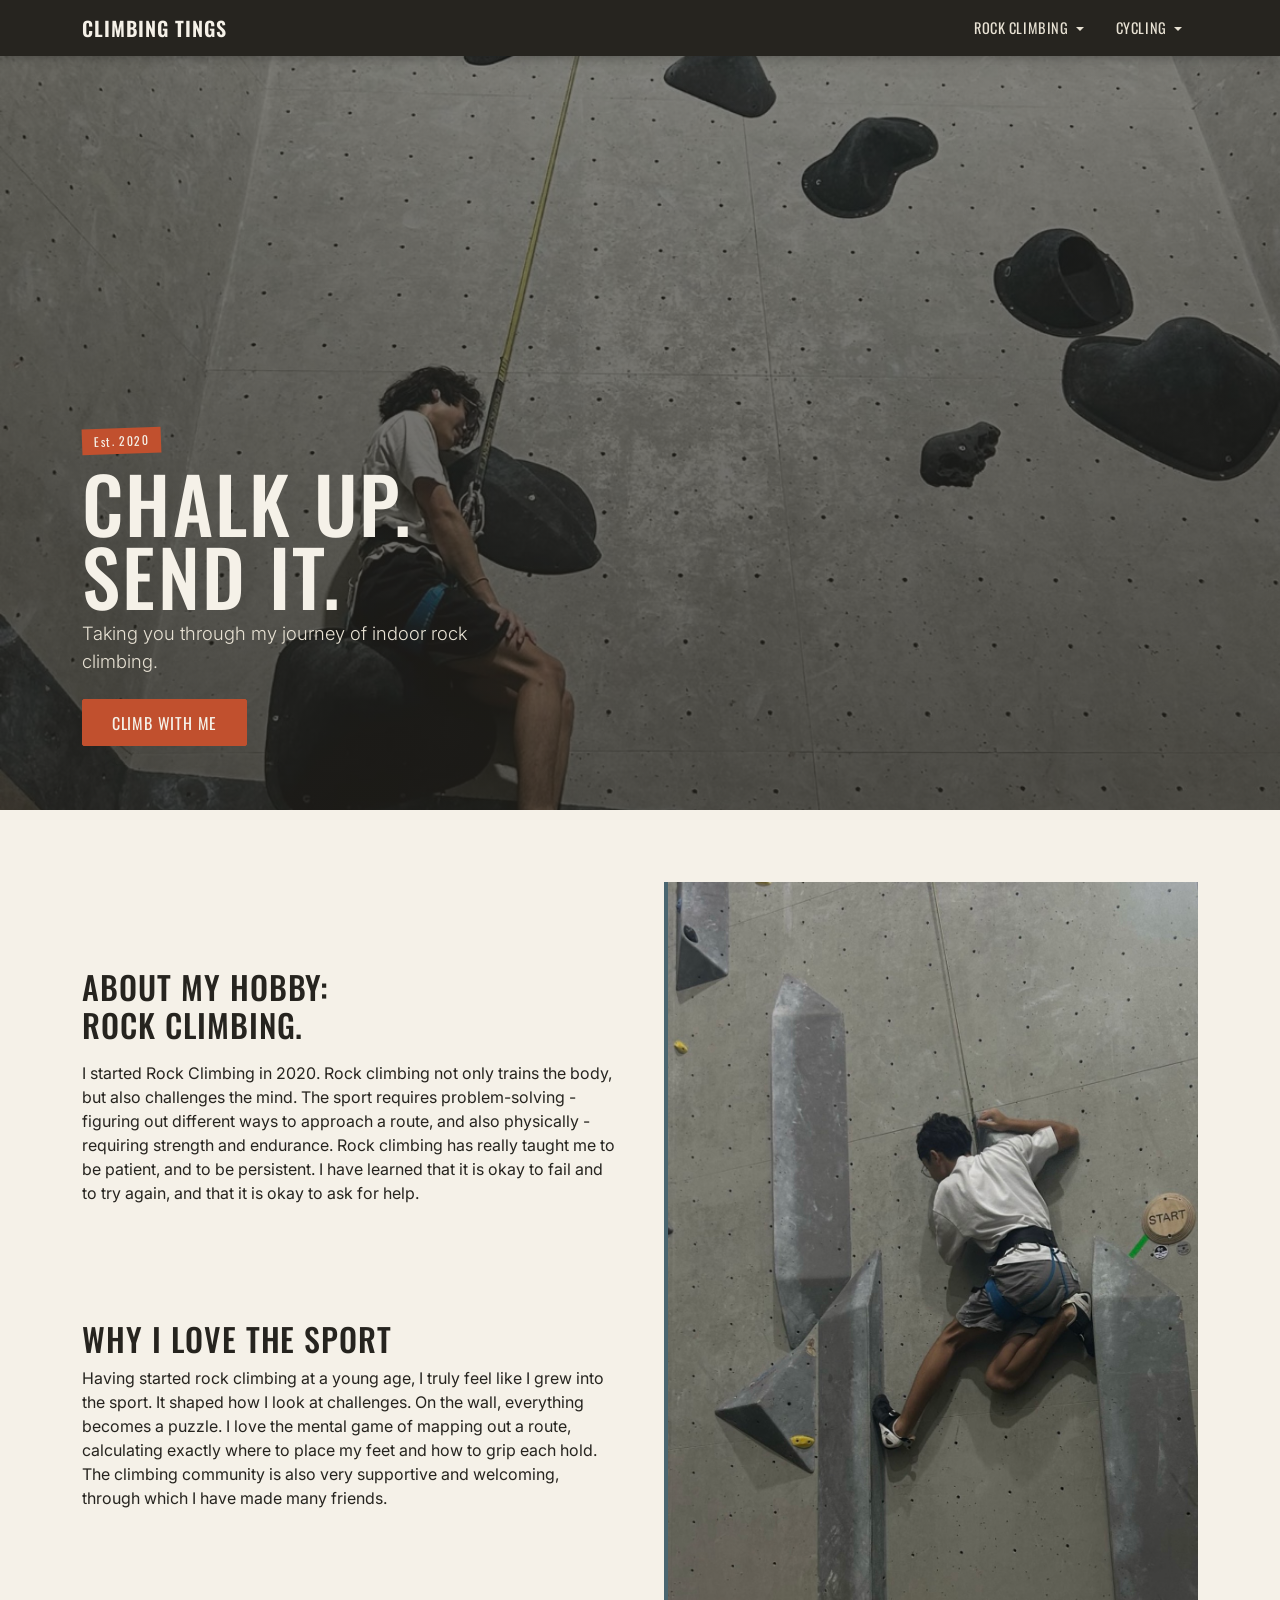
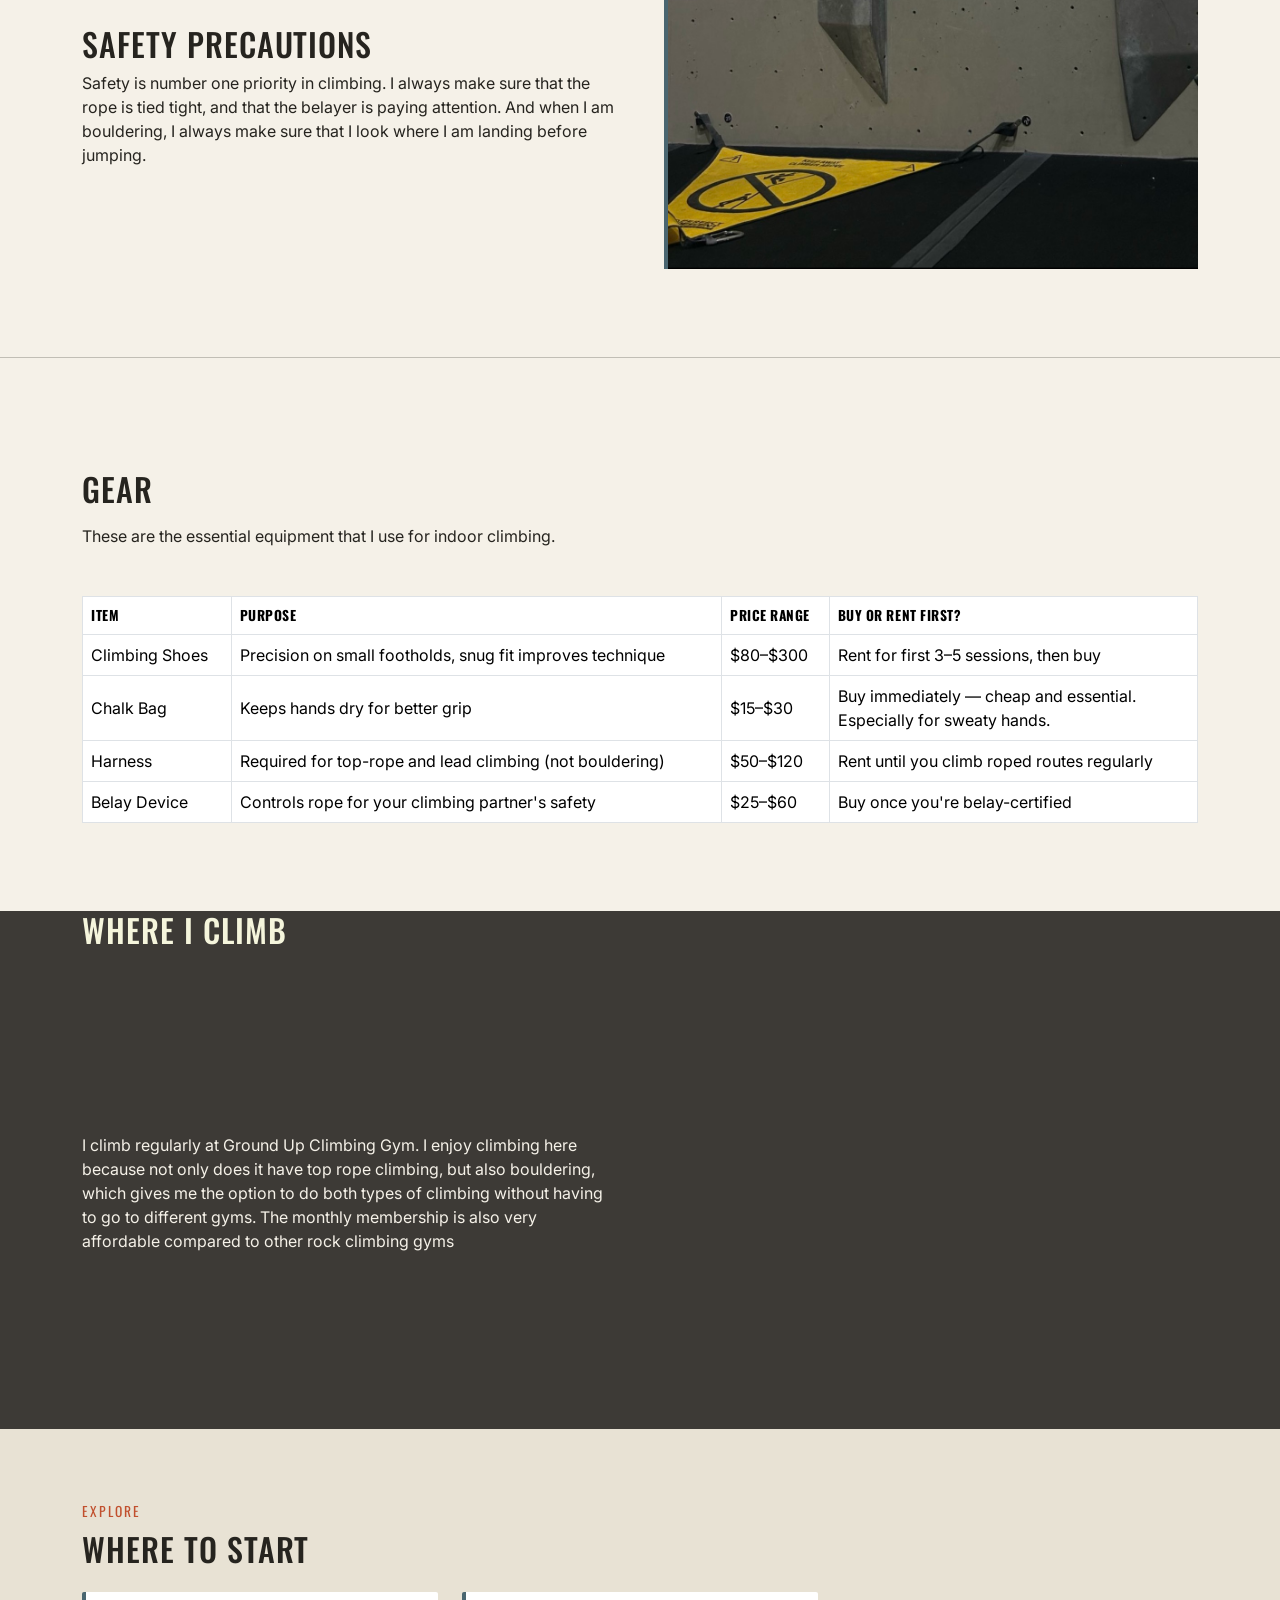
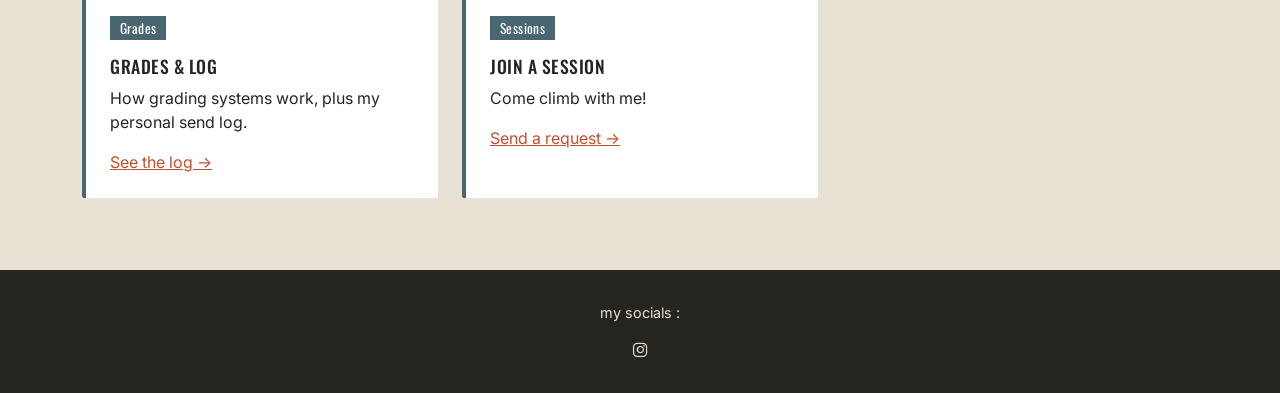
==== climb-site/climb-site/index.html @ 64840985 "int commit" ====
<!DOCTYPE html>
<html lang="en">
<head>
  <meta charset="UTF-8" />
  <meta name="viewport" content="width=device-width, initial-scale=1.0" />
  <title>Hobby tings | </title>

  
  <link href="https://cdn.jsdelivr.net/npm/bootstrap@5.3.3/dist/css/bootstrap.min.css" rel="stylesheet">
  <link href="https://fonts.googleapis.com/css2?family=Oswald:wght@500;600;700&family=Inter:wght@400;500&display=swap" rel="stylesheet">
  <link rel="stylesheet" href="css/style.css">
  <link rel="stylesheet" href="https://cdn.jsdelivr.net/npm/bootstrap-icons@1.11.3/font/bootstrap-icons.css">
</head>
<body>

  <nav class="navbar navbar-expand-lg navbar-climb fixed-top">
    <div class="container">
      <a class="navbar-brand" href="index.html">Climbing tings</a>
      <button class="navbar-toggler" type="button" data-bs-toggle="collapse" data-bs-target="#navMain">
        <span class="navbar-toggler-icon"></span>
      </button>
      <div class="collapse navbar-collapse" id="navMain">
        <ul class="navbar-nav ms-auto">
           <li class="nav-item dropdown">
    <a class="nav-link dropdown-toggle" href="#" role="button" data-bs-toggle="dropdown" aria-expanded="false">
      Rock Climbing
    </a>
    <ul class="dropdown-menu">
      <li><a class="dropdown-item" href="index.html">Home</a></li>
      <li><a class="dropdown-item" href="log.html">Grades &amp; Log</a></li>
      <li><a class="dropdown-item" href="join.html">Join a Session</a></li>
    </ul>
  </li>

  
  <li class="nav-item dropdown">
    <a class="nav-link dropdown-toggle" href="#" role="button" data-bs-toggle="dropdown" aria-expanded="false">
      Cycling
    </a>
    <ul class="dropdown-menu">
      <li><a class="dropdown-item" href="cycling-home.html">Home</a></li>
      <li><a class="dropdown-item" href="cycling-page2.html">Page 2</a></li>
    </ul>
  </li>
    </ul>
  </li>

        </ul>
      </div>
    </div>
  </nav>

  <header class="hero">
    <div class="container">
      <span class="grade-tape">Est. 2020</span>
      <h1>Chalk up.<br>Send it.</h1>
      <p class="lead">
        Taking you through my journey of indoor rock climbing.
      </p>
      <a href="join.html" class="btn btn-rope mt-2">Climb with me</a>
    </div>
  </header>

  <section class="section">
    <div class="container">
      <div class="row align-items-center g-5">
        <div class="col-lg-6">
          <h2 class="mb-3"> About My Hobby: <br> Rock Climbing.</h2>
          <p class="mb-3">
          I started Rock Climbing in 2020. Rock climbing not only trains the body,
           but also challenges the mind. The sport requires problem-solving - 
           figuring out different ways to approach a route, and also physically - 
           requiring strength and endurance. Rock climbing has really taught me to be patient,
           and to be persistent. I have learned that it is okay to fail and to try again, and
           that it is okay to ask for help.
          </p>
          <h2  style="padding-top: 67px;" class="mt-5">Why I love the sport</h2>
          <p>
            Having started rock climbing at a young age, I truly feel like I grew into the sport.
            It shaped how I look at challenges. On the wall, everything becomes a puzzle.
            I love the mental game of mapping out a route, calculating exactly where to place my feet and how to grip each hold. 
            The climbing community is also very supportive and welcoming, through which I have made many friends.
          </p>
          <h2  style="padding-top: 67px;" class="mt-5">Safety precautions</h2>
          <p>
            Safety is number one priority in climbing. I always make sure that the rope is tied tight, and that the belayer is paying attention. And when I am bouldering, I always make sure that I look where I am landing before jumping.
          </p>
        </div>
        <div class="col-lg-6">
          <img src="images/Aura-climb.PNG" alt="Climber mid-route on an indoor bouldering wall" class="img-fluid" style="border-left: 4px solid var(--tape);">
        </div>
      </div>
    </div>
  </section>

  <hr>

  <section class="section" style="padding-top: 6rem;">
    <div class="container">
      <h2 class="mb-3">Gear </h2>
      <p class="mb-5" style="max-width: 60ch;">
        These are the essential equipment that I use for indoor climbing.
      </p>

      <div class="table-responsive">
        <table class="table table-climb table-bordered align-middle" style="padding-bottom: 0%">
          <thead>
            <tr>
              <th>Item</th>
              <th>Purpose</th>
              <th>Price Range</th>
              <th>Buy or Rent First?</th>
            </tr>
          </thead>
          <tbody>
            <tr>
              <td>Climbing Shoes</td>
              <td>Precision on small footholds, snug fit improves technique</td>
              <td>$80&ndash;$300</td>
              <td>Rent for first 3&ndash;5 sessions, then buy</td>
            </tr>
            <tr>
              <td>Chalk Bag</td>
              <td>Keeps hands dry for better grip</td>
              <td>$15&ndash;$30</td>
              <td>Buy immediately &mdash; cheap and essential.<br> Especially for sweaty hands.</td>
            </tr>
            <tr>
              <td>Harness</td>
              <td>Required for top-rope and lead climbing (not bouldering)</td>
              <td>$50&ndash;$120</td>
              <td>Rent until you climb roped routes regularly</td>
            </tr>
            <tr>
              <td>Belay Device</td>
              <td>Controls rope for your climbing partner's safety</td>
              <td>$25&ndash;$60</td>
              <td>Buy once you're belay-certified</td>
            </tr>
          </tbody>
        </table>
      </div>
    </div>
  </section>

  

  <section class="section-dark">
  <div class="container">
    <h2 class="mb-4" style="color: beige;">Where I Climb</h2>
    <div class="row align-items-center g-5">
      <div class="col-lg-6">
        <p>
          I climb regularly at Ground Up Climbing Gym. I enjoy climbing here because
          not only does it have top rope climbing, but also bouldering, which gives me the
          option to do both types of climbing without having to go to different gyms.
          The monthly membership is also very affordable compared to other rock climbing gyms
        </p>
      </div>
      <div class="col-lg-6">
        <iframe
          src="https://www.google.com/maps/embed?pb=!1m18!1m12!1m3!1d296.4668679946899!2d103.85588109616634!3d1.3154500615851747!2m3!1f0!2f0!3f0!3m2!1i1024!2i768!4f13.1!3m3!1m2!1s0x31da19c56143ff2b%3A0xb27f6b45db871a56!2sGround%20Up%20Climbing%20Gym!5e0!3m2!1sen!2ssg!4v1786152490731!5m2!1sen!2ssg" width="600" height="450" style="border:0;" allowfullscreen="" loading="lazy" referrerpolicy="strict-origin-when-cross-origin">"
          width="100%"
          height="350"
          style="border:0;"
          allowfullscreen=""
          loading="lazy"
          referrerpolicy="no-referrer-when-downgrade">
        </iframe>
      </div>
    </div>
  </div>
</section>
  
  <section class="section section-alt">
    <div class="container">
      <p class="section-eyebrow">Explore</p>
      <h2 class="mb-4">Where to start</h2>
      <div class="row g-4">
        <div class="col-md-4">
          <div class="climb-card">
            <span class="grade-badge">Grades</span>
            <h3 class="mt-3">Grades &amp; Log</h3>
            <p>How grading systems work, plus my personal send log.</p>
            <a href="log.html">See the log &rarr;</a>
          </div>
        </div>
        <div class="col-md-4">
          <div class="climb-card">
            <span class="grade-badge">Sessions</span>
            <h3 class="mt-3">Join a Session</h3>
            <p>Come climb with me!</p>
            <a href="join.html">Send a request &rarr;</a>
          </div>
        </div>
      </div>
    </div>
  </section>

  



  
  <footer class="site-footer">
    <div class="container">
      <p>my socials :</p>
    <a href="https://www.instagram.com/bruhbruyan/" target="_blank" style="color: var(--chalk-dim);">
      <i class="bi bi-instagram"></i>
    </a>
    
    </div>
  </footer>

  <script src="https://cdn.jsdelivr.net/npm/bootstrap@5.3.3/dist/js/bootstrap.bundle.min.js"></script>
</body>
</html>
---- climb-site/climb-site/css/style.css ----
:root {
  --stone: #3D3A36;
  --stone-dark: #26241F;
  --chalk: #F5F1E8;
  --chalk-dim: #E8E2D4;
  --rope: #C1502E;
  --rope-dark: #9C3E22;
  --tape: #4A6670;
  --font-display: "Oswald", "Arial Narrow", sans-serif;
  --font-body: "Inter", "Segoe UI", sans-serif;
}

* { box-sizing: border-box; }

body {
  font-family: var(--font-body);
  background-color: var(--chalk);
  color: var(--stone-dark);
  margin: 0;
  padding-top: 0px; 
}

h1, h2, h3, .display-heading {
  font-family: var(--font-display);
  text-transform: uppercase;
  letter-spacing: 0.03em;
  color: var(--stone-dark);
}

a { color: var(--rope); }
a:hover { color: var(--rope-dark); }


.grade-tape {
  display: inline-block;
  background: var(--rope);
  color: var(--chalk);
  font-family: var(--font-display);
  font-size: 0.75rem;
  letter-spacing: 0.12em;
  padding: 4px 12px;
  transform: rotate(-2deg);
  margin-bottom: 12px;
}


.navbar-climb {
  background-color: var(--stone-dark) !important;
  box-shadow: 0 2px 10px rgba(0,0,0,0.25);
}

.navbar-climb .navbar-brand {
  font-family: var(--font-display);
  text-transform: uppercase;
  letter-spacing: 0.05em;
  color: var(--chalk) !important;
  font-weight: 600;
}

.navbar-climb .nav-link {
  color: var(--chalk-dim) !important;
  font-family: var(--font-display);
  letter-spacing: 0.04em;
  text-transform: uppercase;
  font-size: 0.9rem;
  padding: 0.5rem 1rem !important;
}

.navbar-climb .nav-link:hover,
.navbar-climb .nav-link.active {
  color: var(--rope) !important;
}




.hero h1 {
  color: var(--chalk);
  font-size: clamp(2.5rem, 6vw, 5rem);
  line-height: 0.95;
  margin-bottom: 0.5rem;
}

.hero p.lead {
  color: var(--chalk-dim);
  font-size: 1.15rem;
  max-width: 42ch;
}


.section {
  padding: 4.5rem 0;
}

.section-alt {
  background-color: var(--chalk-dim);
}

.section-eyebrow {
  font-family: var(--font-display);
  color: var(--rope);
  letter-spacing: 0.15em;
  font-size: 0.85rem;
  text-transform: uppercase;
  margin-bottom: 0.5rem;
}


.climb-card {
  background: #fff;
  border: none;
  border-radius: 2px;
  border-left: 4px solid var(--tape);
  padding: 1.5rem;
  height: 100%;
  transition: transform 0.15s ease, box-shadow 0.15s ease;
}

.climb-card:hover {
  transform: translateY(-3px);
  box-shadow: 0 8px 24px rgba(0,0,0,0.1);
}

.climb-card h3 {
  font-size: 1.1rem;
  margin-bottom: 0.5rem;
}


.table-climb {
  background: #fff;
}

.table-climb thead {
  background-color: var(--stone-dark);
  color: var(--chalk);
  font-family: var(--font-display);
  letter-spacing: 0.04em;
  text-transform: uppercase;
  font-size: 0.85rem;
}

.table-climb tbody tr:hover {
  background-color: var(--chalk-dim);
}

.grade-badge {
  display: inline-block;
  font-family: var(--font-display);
  background: var(--tape);
  color: #fff;
  padding: 2px 10px;
  font-size: 0.85rem;
  letter-spacing: 0.03em;
}


.form-climb label {
  font-family: var(--font-display);
  letter-spacing: 0.03em;
  text-transform: uppercase;
  font-size: 0.85rem;
  color: var(--stone-dark);
  margin-bottom: 0.3rem;
}

.form-climb .form-control,
.form-climb .form-select {
  border-radius: 2px;
  border: 1px solid #c9c2b0;
  padding: 0.6rem 0.8rem;
}

.form-climb .form-control:focus,
.form-climb .form-select:focus {
  border-color: var(--rope);
  box-shadow: 0 0 0 0.2rem rgba(193, 80, 46, 0.15);
}

.btn-rope {
  background-color: var(--rope);
  border-color: var(--rope);
  color: var(--chalk);
  font-family: var(--font-display);
  letter-spacing: 0.05em;
  text-transform: uppercase;
  padding: 0.65rem 1.8rem;
  border-radius: 2px;
}

.btn-rope:hover {
  background-color: var(--rope-dark);
  border-color: var(--rope-dark);
  color: var(--chalk);
}


#response-card {
  display: none;
  background: var(--stone-dark);
  color: var(--chalk);
  border-left: 4px solid var(--rope);
  padding: 1.75rem;
  margin-top: 2rem;
}

#response-card .grade-tape {
  background: var(--chalk);
  color: var(--stone-dark);
}


footer.site-footer {
  background-color: var(--stone-dark);
  color: var(--chalk-dim);
  padding: 2rem 0;
  font-size: 0.9rem;
  text-align: center;
}

@media (prefers-reduced-motion: reduce) {
  * { transition: none !important; }
}


footer.site-footer a {
  color: var(--chalk-dim);
  text-decoration: none;
}

footer.site-footer a:hover {
  color: var(--rope);
}

.hero {
  background: linear-gradient(180deg, rgba(38,36,31,0.55), rgba(38,36,31,0.75)),
              url("../images/sitting-down-bryan.PNG") 20% 75% / cover no-repeat;
  min-height: 90vh;
  display: flex;
  align-items: flex-end;
  padding: 4rem 0;
  color: var(--chalk);
  background-attachment: fixed
}

.navbar-climb .dropdown-menu {
  background-color: var(--stone-dark);
  border: none;
  border-radius: 2px;
  display: block;            
  max-height: 0;                
  overflow: hidden;             
  opacity: 0;
  padding: 0;
  transition: max-height 2s ease, opacity 0.25s ease, padding 0.3s ease;
}

.navbar-climb .dropdown-menu.show {
  max-height: 300px;    
  opacity: 1;
  padding: 0.5rem 0;     
}


.navbar-climb .dropdown-item {
  color: var(--chalk-dim);
  font-family: var(--font-display);
  letter-spacing: 0.03em;
  text-transform: uppercase;
  font-size: 0.85rem;
}

.navbar-climb .dropdown-item:hover {
  background-color: var(--stone);
  color: var(--rope);
}

.navbar-climb .dropdown-toggle::after {
  border-top-color: var(--chalk-dim);
}

.section-dark {
  background-color: var(--stone);
  color: var(--chalk);
}
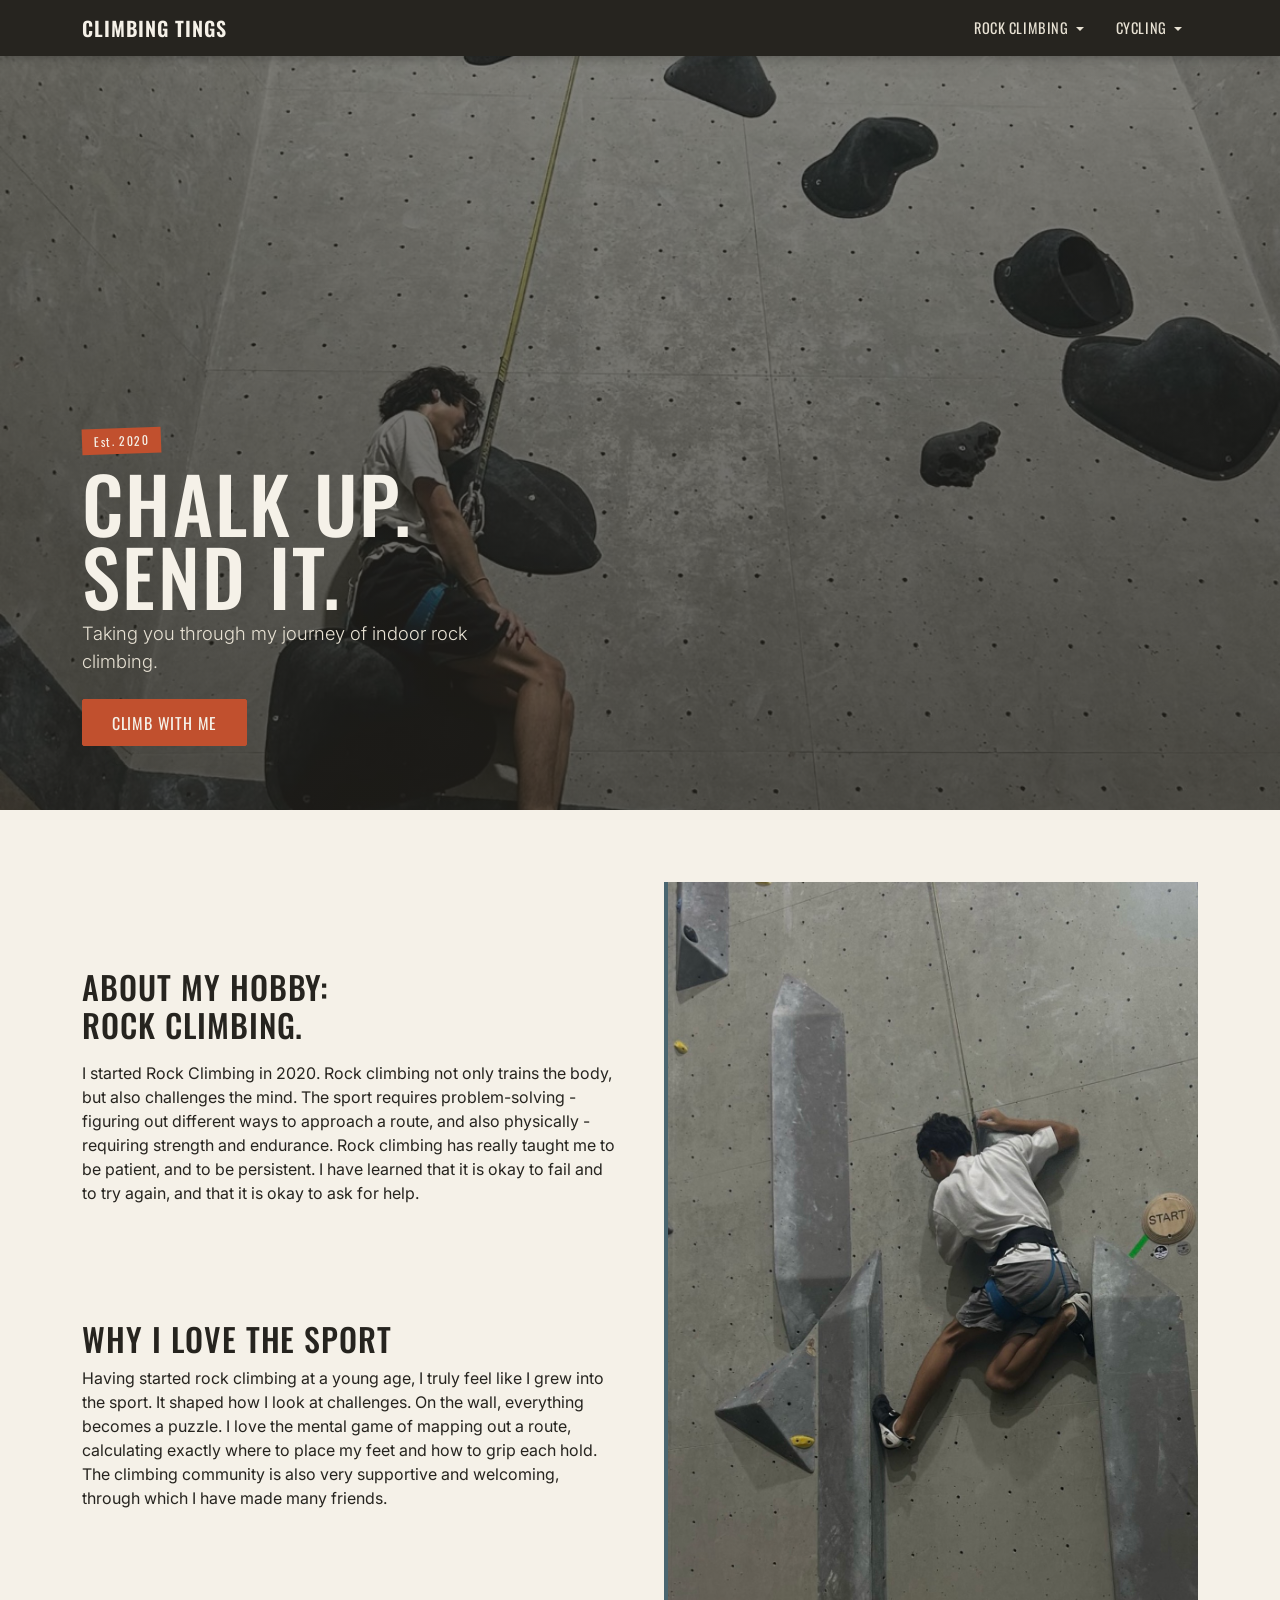
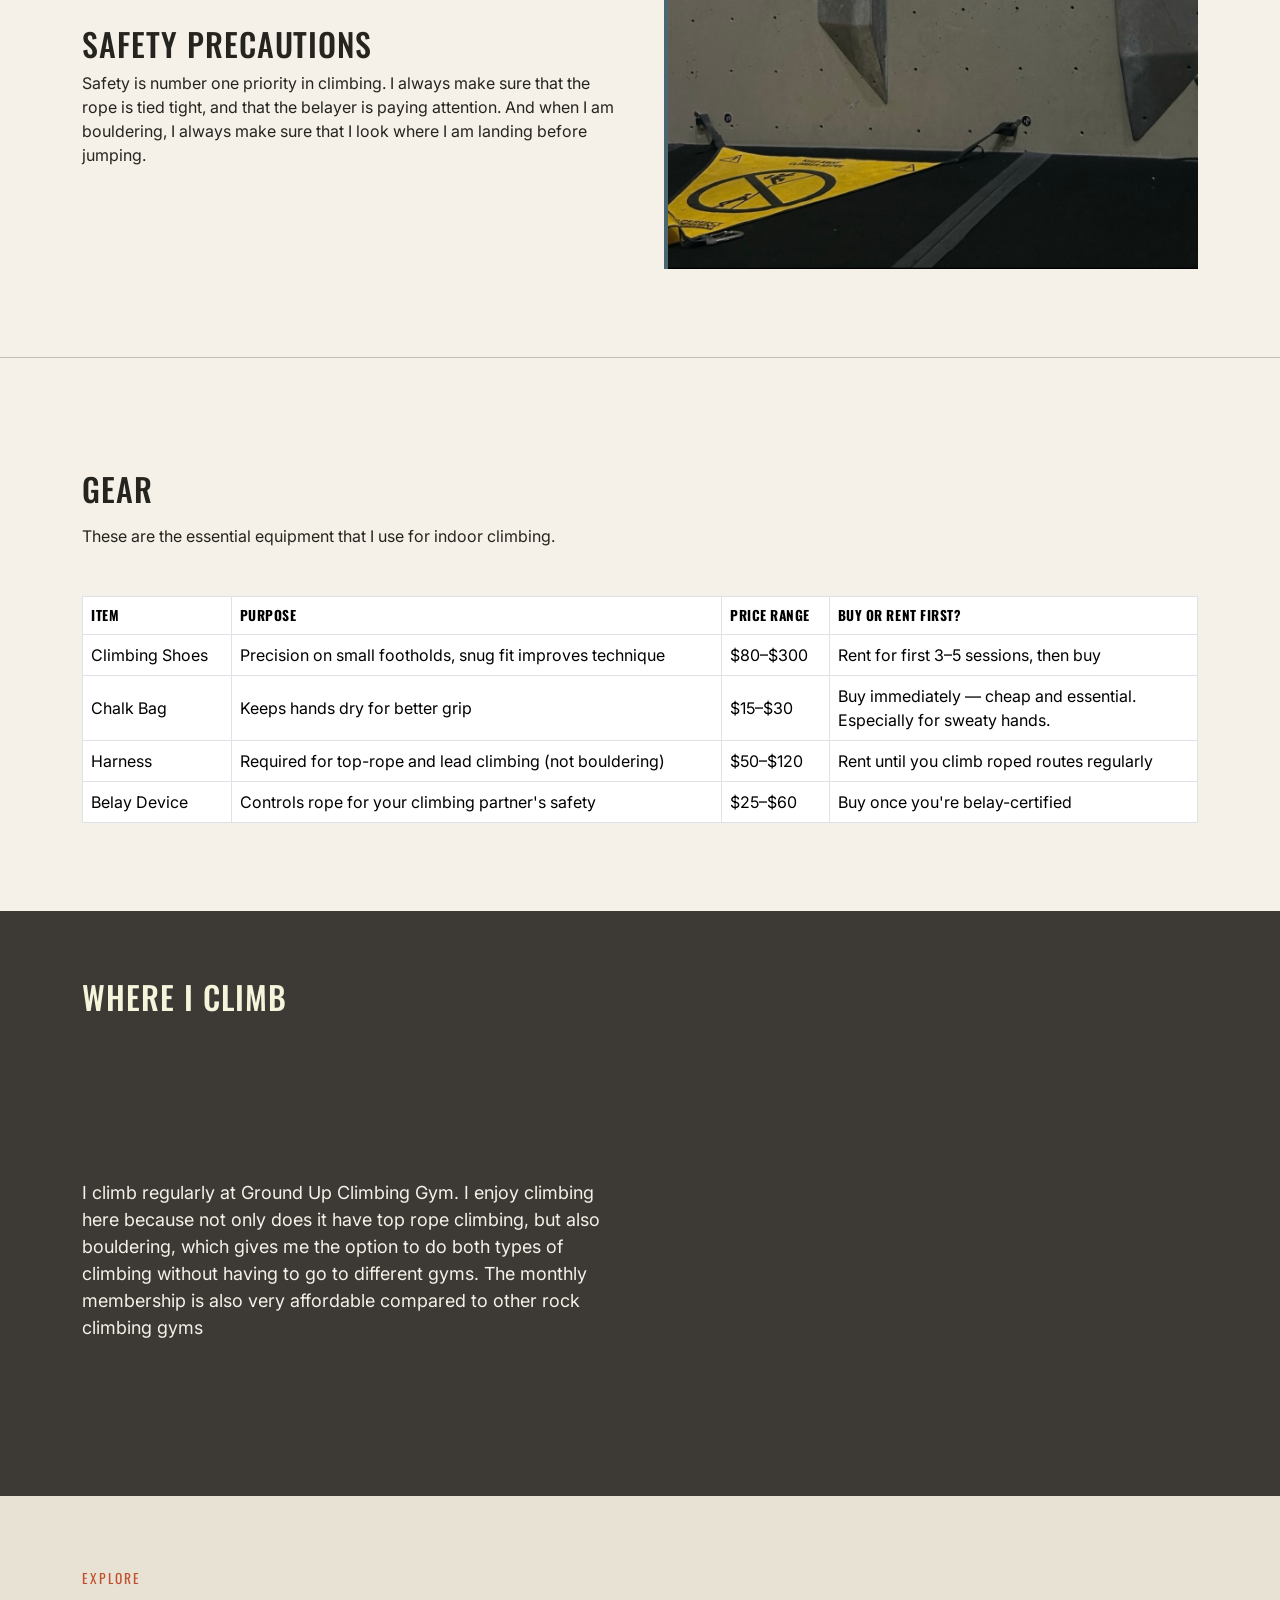
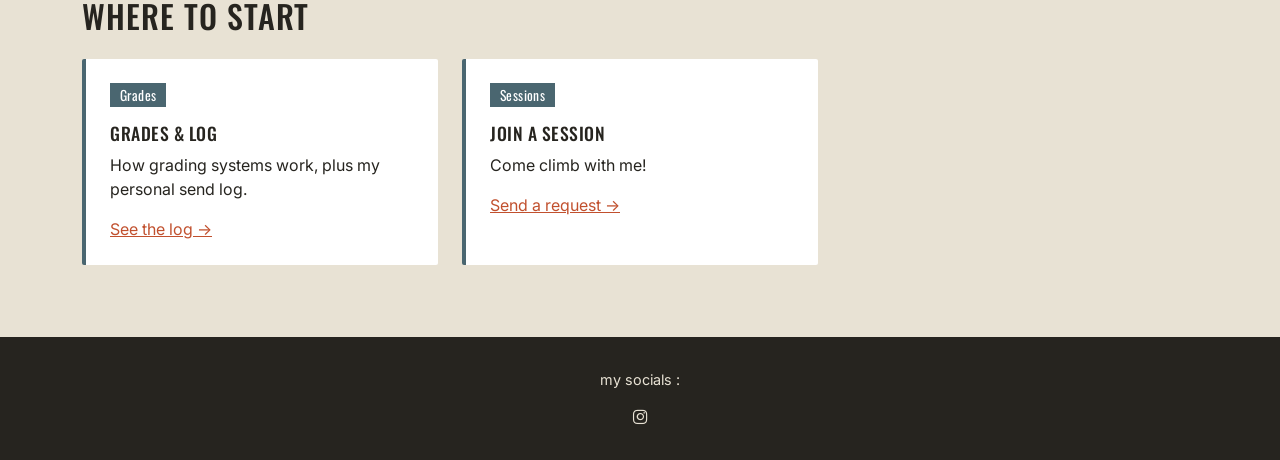
==== commit bbd34558: "initit commit" ====
--- a/climb-site/climb-site/index.html
+++ b/climb-site/climb-site/index.html
@@ -39,7 +39,8 @@
     </a>
     <ul class="dropdown-menu">
       <li><a class="dropdown-item" href="cycling-home.html">Home</a></li>
-      <li><a class="dropdown-item" href="cycling-page2.html">Page 2</a></li>
+      <li><a class="dropdown-item" href="cycling-page2.html">Gear</a></li>
+      <li><a class="dropdown-item" href="cycling-stats.html">Stats</a></li>
     </ul>
   </li>
     </ul>
@@ -147,10 +148,10 @@
 
   <section class="section-dark">
   <div class="container">
-    <h2 class="mb-4" style="color: beige;">Where I Climb</h2>
+    <h2 class="mb-4" style="color: beige; padding-top: 67px">Where I Climb</h2>
     <div class="row align-items-center g-5">
       <div class="col-lg-6">
-        <p>
+        <p style="font-size:large">
           I climb regularly at Ground Up Climbing Gym. I enjoy climbing here because
           not only does it have top rope climbing, but also bouldering, which gives me the
           option to do both types of climbing without having to go to different gyms.
@@ -158,8 +159,8 @@
         </p>
       </div>
       <div class="col-lg-6">
-        <iframe
-          src="https://www.google.com/maps/embed?pb=!1m18!1m12!1m3!1d296.4668679946899!2d103.85588109616634!3d1.3154500615851747!2m3!1f0!2f0!3f0!3m2!1i1024!2i768!4f13.1!3m3!1m2!1s0x31da19c56143ff2b%3A0xb27f6b45db871a56!2sGround%20Up%20Climbing%20Gym!5e0!3m2!1sen!2ssg!4v1786152490731!5m2!1sen!2ssg" width="600" height="450" style="border:0;" allowfullscreen="" loading="lazy" referrerpolicy="strict-origin-when-cross-origin">"
+        <iframe style="padding-bottom: 67px"
+          src="https://www.google.com/maps/embed?pb=!1m18!1m12!1m3!1d296.4668679946899!2d103.85588109616634!3d1.3154500615851747!2m3!1f0!2f0!3f0!3m2!1i1024!2i768!4f13.1!3m3!1m2!1s0x31da19c56143ff2b%3A0xb27f6b45db871a56!2sGround%20Up%20Climbing%20Gym!5e0!3m2!1sen!2ssg!4v1786152490731!5m2!1sen!2ssg" width="600" height="450" style="border:0;" allowfullscreen="" loading="lazy" referrerpolicy="strict-origin-when-cross-origin"> 
           width="100%"
           height="350"
           style="border:0;"
--- a/climb-site/climb-site/css/style.css
+++ b/climb-site/climb-site/css/style.css
@@ -1,4 +1,3 @@
-
 :root {
   --stone: #3D3A36;
   --stone-dark: #26241F;
@@ -18,7 +17,7 @@
   background-color: var(--chalk);
   color: var(--stone-dark);
   margin: 0;
-  padding-top: 0px; 
+  padding-top: 0px;
 }
 
 h1, h2, h3, .display-heading {
@@ -31,7 +30,9 @@
 a { color: var(--rope); }
 a:hover { color: var(--rope-dark); }
 
-
+/* ============================================
+   SIGNATURE ELEMENT: the "grade tape" label
+   ============================================ */
 .grade-tape {
   display: inline-block;
   background: var(--rope);
@@ -44,7 +45,9 @@
   margin-bottom: 12px;
 }
 
-
+/* ============================================
+   NAVBAR
+   ============================================ */
 .navbar-climb {
   background-color: var(--stone-dark) !important;
   box-shadow: 0 2px 10px rgba(0,0,0,0.25);
@@ -72,8 +75,63 @@
   color: var(--rope) !important;
 }
 
-
-
+/* ---- Dropdown (with slide-down animation) ---- */
+.navbar-climb .dropdown-menu {
+  background-color: var(--stone-dark);
+  border: none;
+  border-radius: 2px;
+  display: block;
+  max-height: 0;
+  overflow: hidden;
+  opacity: 0;
+  padding: 0;
+  /* NOTE: was 2s — check with your teammate whether that's
+     intentional or should go back to something snappier like 0.3s */
+  transition: max-height 2s ease, opacity 0.25s ease, padding 0.3s ease;
+}
+
+.navbar-climb .dropdown-menu.show {
+  max-height: 300px;
+  opacity: 1;
+  padding: 0.5rem 0;
+}
+
+.navbar-climb .dropdown-item {
+  color: var(--chalk-dim);
+  font-family: var(--font-display);
+  letter-spacing: 0.03em;
+  text-transform: uppercase;
+  font-size: 0.85rem;
+}
+
+.navbar-climb .dropdown-item:hover {
+  background-color: var(--stone);
+  color: var(--rope);
+}
+
+.navbar-climb .dropdown-toggle::after {
+  border-top-color: var(--chalk-dim);
+}
+
+/* ============================================
+   HERO
+   NOTE: this default image/position belongs to
+   the rock climbing pages. Any page using .hero
+   with a DIFFERENT photo (e.g. cycling-home.html)
+   must override background (including
+   background-attachment) with an inline style,
+   or it will inherit this photo + fixed scroll.
+   ============================================ */
+.hero {
+  background: linear-gradient(180deg, rgba(38,36,31,0.55), rgba(38,36,31,0.75)),
+              url("../images/sitting-down-bryan.PNG") 20% 75% / cover no-repeat;
+  min-height: 90vh;
+  display: flex;
+  align-items: flex-end;
+  padding: 4rem 0;
+  color: var(--chalk);
+  background-attachment: fixed;
+}
 
 .hero h1 {
   color: var(--chalk);
@@ -88,7 +146,9 @@
   max-width: 42ch;
 }
 
-
+/* ============================================
+   SECTIONS
+   ============================================ */
 .section {
   padding: 4.5rem 0;
 }
@@ -97,6 +157,11 @@
   background-color: var(--chalk-dim);
 }
 
+.section-dark {
+  background-color: var(--stone);
+  color: var(--chalk);
+}
+
 .section-eyebrow {
   font-family: var(--font-display);
   color: var(--rope);
@@ -106,7 +171,9 @@
   margin-bottom: 0.5rem;
 }
 
-
+/* ============================================
+   CARDS
+   ============================================ */
 .climb-card {
   background: #fff;
   border: none;
@@ -127,7 +194,9 @@
   margin-bottom: 0.5rem;
 }
 
-
+/* ============================================
+   TABLES
+   ============================================ */
 .table-climb {
   background: #fff;
 }
@@ -195,7 +264,6 @@
   color: var(--chalk);
 }
 
-
 #response-card {
   display: none;
   background: var(--stone-dark);
@@ -208,6 +276,41 @@
 #response-card .grade-tape {
   background: var(--chalk);
   color: var(--stone-dark);
+}
+
+
+.carousel-item {
+  height: 650px;
+  background-color: var(--stone-dark);
+}
+
+.carousel-item img {
+  width: 100%;
+  height: 100%;
+  object-fit: cover;
+  object-position: center;
+}
+
+.carousel-item video {
+  width: 100%;
+  height: 100%;
+  object-fit: cover;
+  object-position: center;
+}
+
+.carousel-caption-custom {
+  position: absolute;
+  left: 1.5rem;
+  bottom: 1rem;
+  right: auto;
+}
+
+.carousel-caption-custom .pace-tag {
+  text-shadow:
+    -1px -1px 2px rgba(0, 0, 0, 0.7),
+     1px -1px 2px rgba(0, 0, 0, 0.7),
+    -1px  1px 2px rgba(0, 0, 0, 0.7),
+     1px  1px 2px rgba(0, 0, 0, 0.7);
 }
 
 
@@ -219,11 +322,6 @@
   text-align: center;
 }
 
-@media (prefers-reduced-motion: reduce) {
-  * { transition: none !important; }
-}
-
-
 footer.site-footer a {
   color: var(--chalk-dim);
   text-decoration: none;
@@ -233,54 +331,6 @@
   color: var(--rope);
 }
 
-.hero {
-  background: linear-gradient(180deg, rgba(38,36,31,0.55), rgba(38,36,31,0.75)),
-              url("../images/sitting-down-bryan.PNG") 20% 75% / cover no-repeat;
-  min-height: 90vh;
-  display: flex;
-  align-items: flex-end;
-  padding: 4rem 0;
-  color: var(--chalk);
-  background-attachment: fixed
-}
-
-.navbar-climb .dropdown-menu {
-  background-color: var(--stone-dark);
-  border: none;
-  border-radius: 2px;
-  display: block;            
-  max-height: 0;                
-  overflow: hidden;             
-  opacity: 0;
-  padding: 0;
-  transition: max-height 2s ease, opacity 0.25s ease, padding 0.3s ease;
-}
-
-.navbar-climb .dropdown-menu.show {
-  max-height: 300px;    
-  opacity: 1;
-  padding: 0.5rem 0;     
-}
-
-
-.navbar-climb .dropdown-item {
-  color: var(--chalk-dim);
-  font-family: var(--font-display);
-  letter-spacing: 0.03em;
-  text-transform: uppercase;
-  font-size: 0.85rem;
-}
-
-.navbar-climb .dropdown-item:hover {
-  background-color: var(--stone);
-  color: var(--rope);
-}
-
-.navbar-climb .dropdown-toggle::after {
-  border-top-color: var(--chalk-dim);
-}
-
-.section-dark {
-  background-color: var(--stone);
-  color: var(--chalk);
+@media (prefers-reduced-motion: reduce) {
+  * { transition: none !important; }
 }
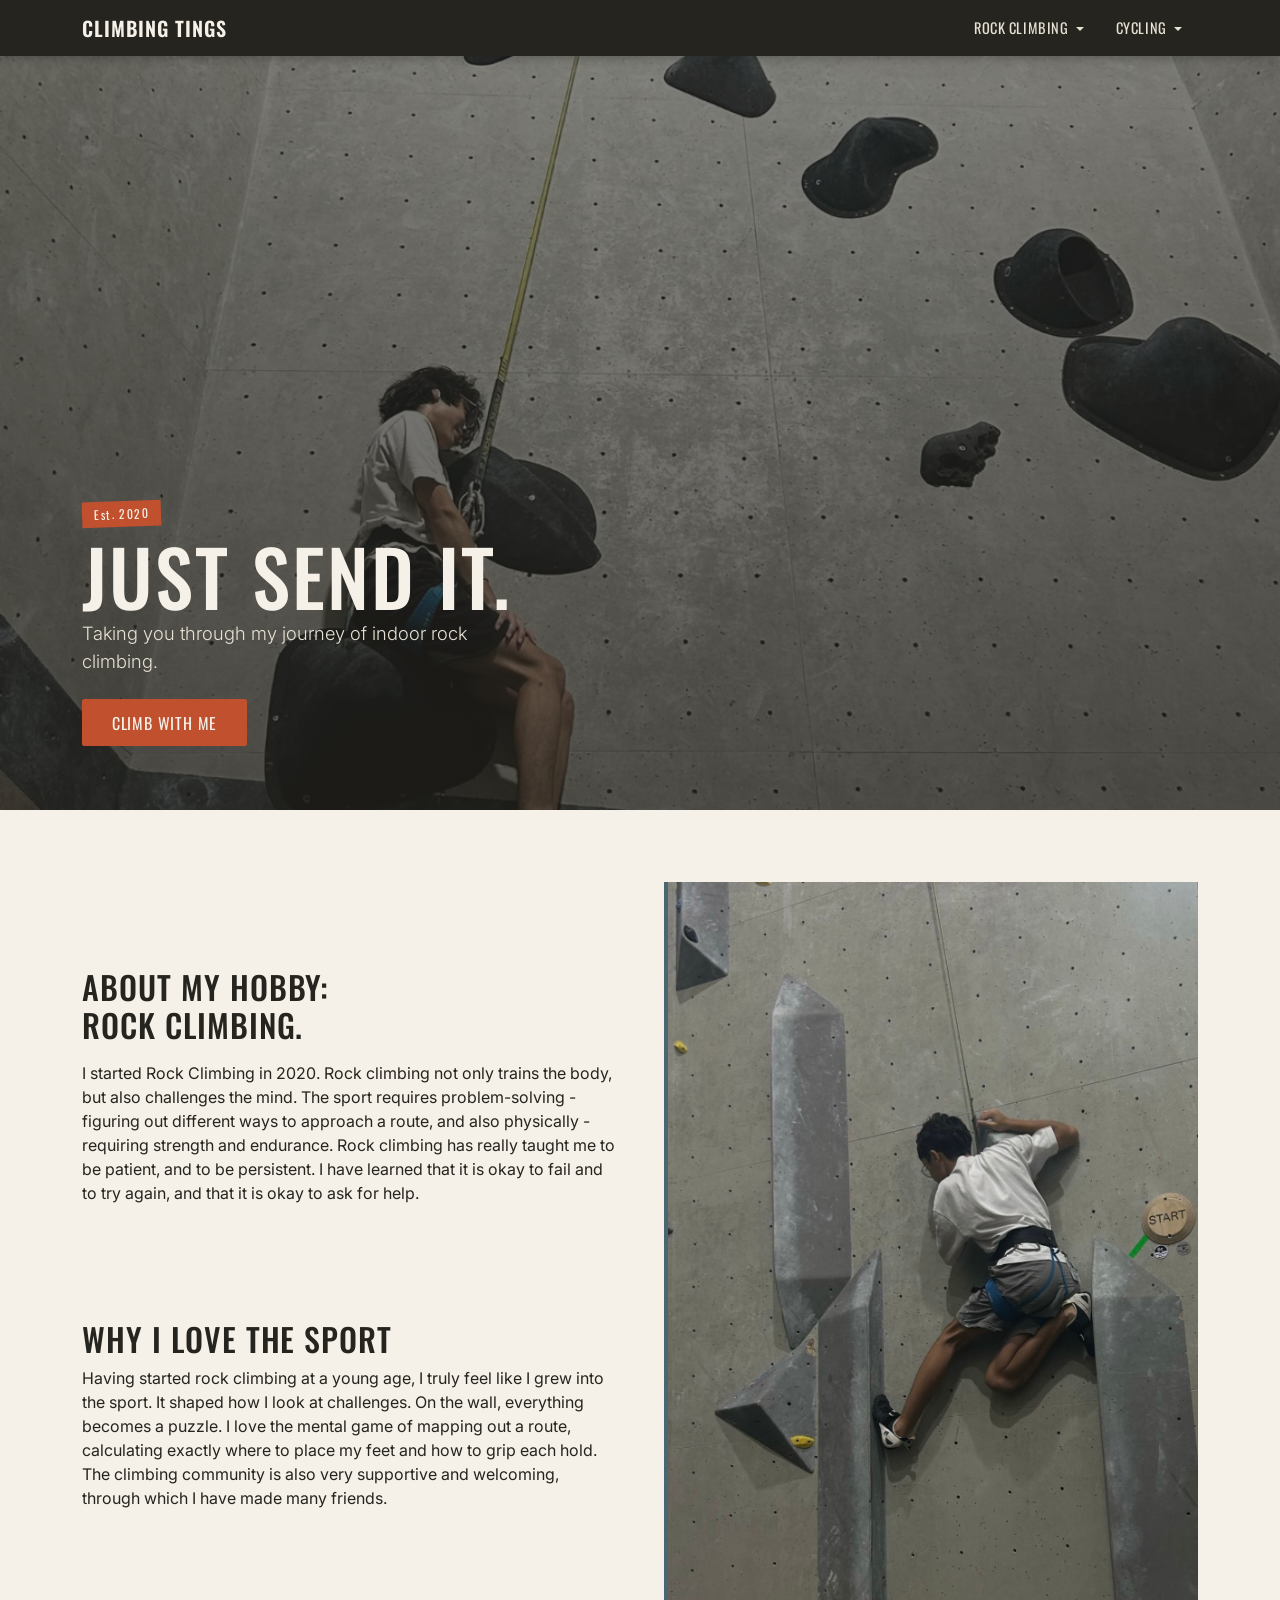
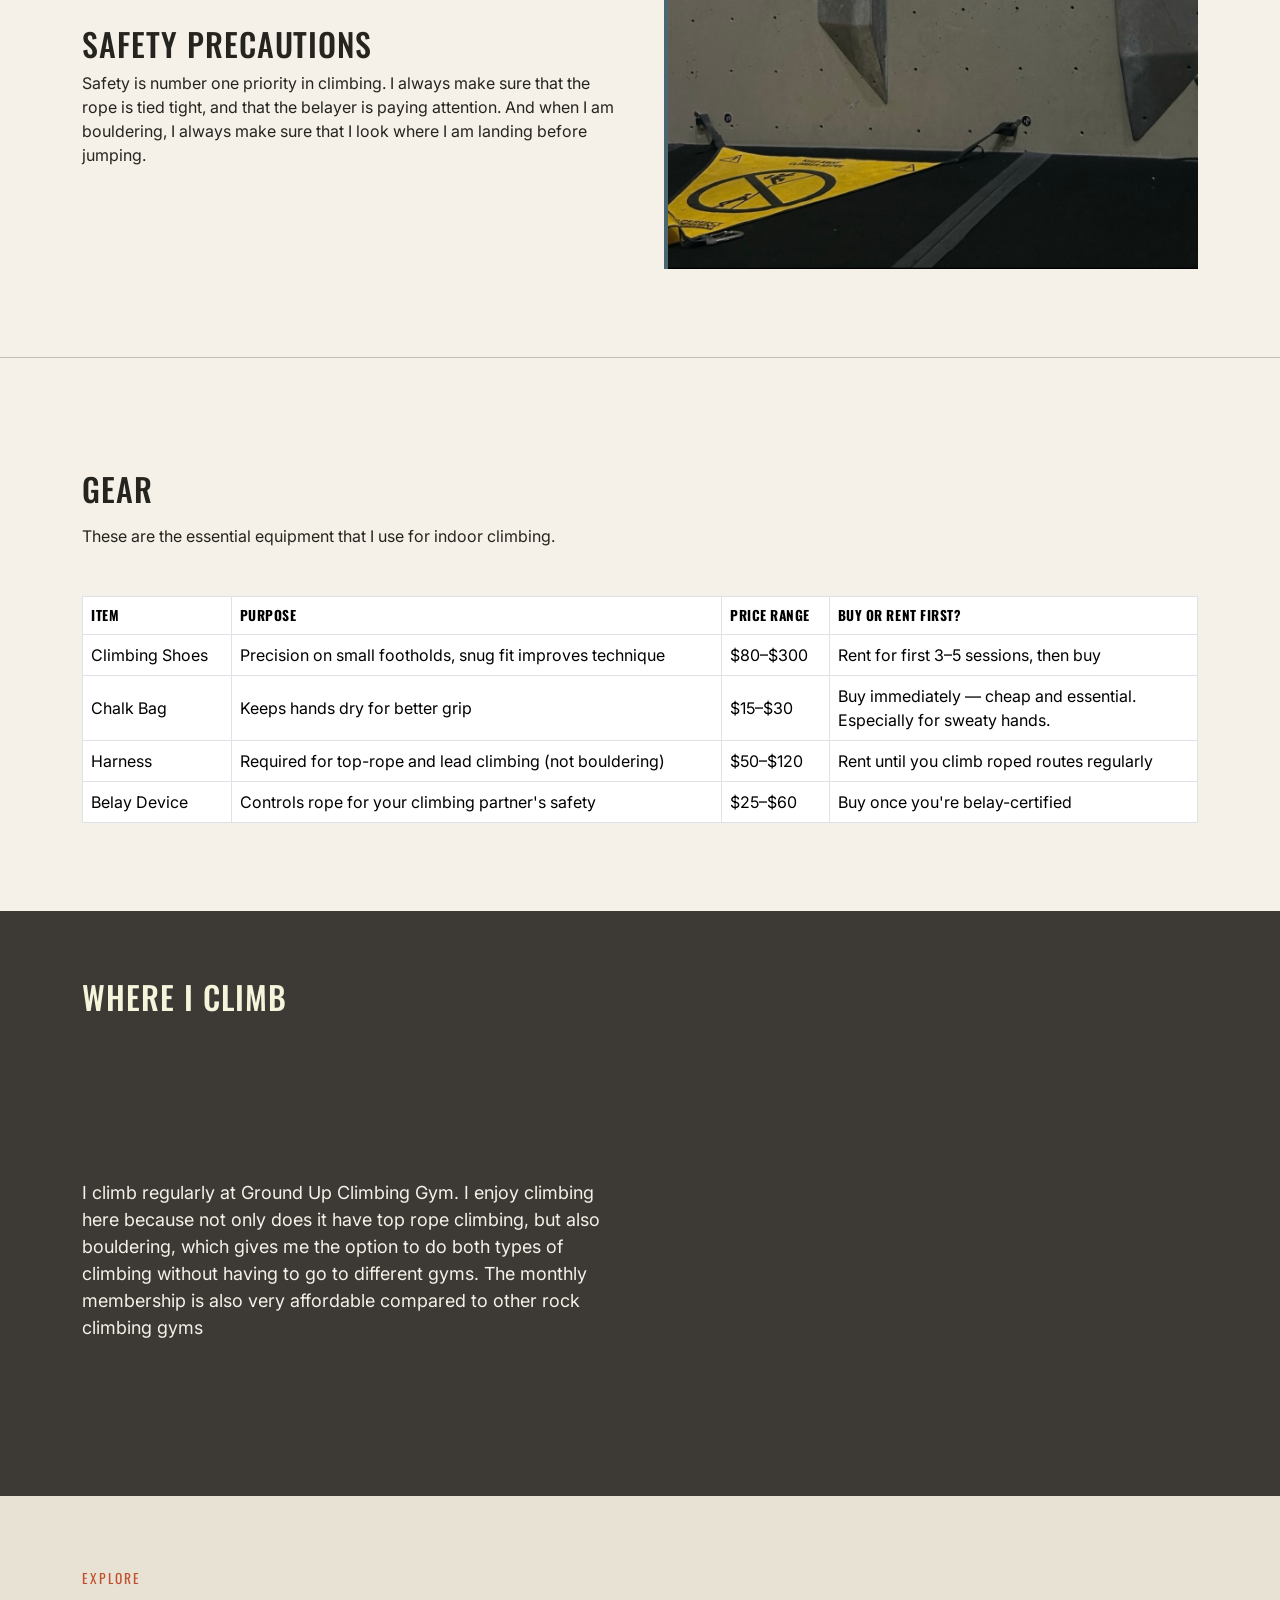
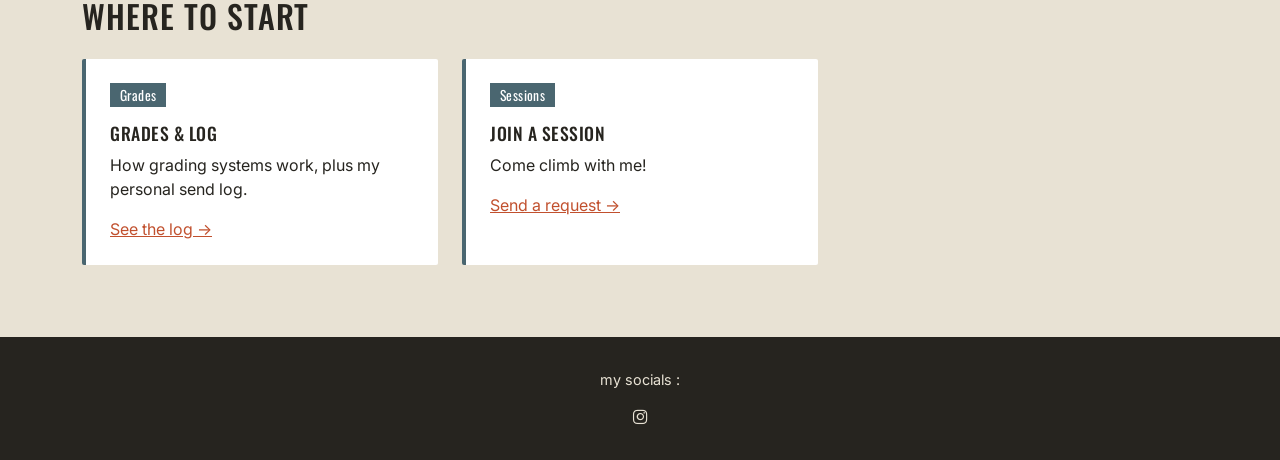
==== commit 39810398: "init commit" ====
--- a/climb-site/climb-site/index.html
+++ b/climb-site/climb-site/index.html
@@ -54,7 +54,7 @@
   <header class="hero">
     <div class="container">
       <span class="grade-tape">Est. 2020</span>
-      <h1>Chalk up.<br>Send it.</h1>
+      <h1>Just Send It.</h1>
       <p class="lead">
         Taking you through my journey of indoor rock climbing.
       </p>
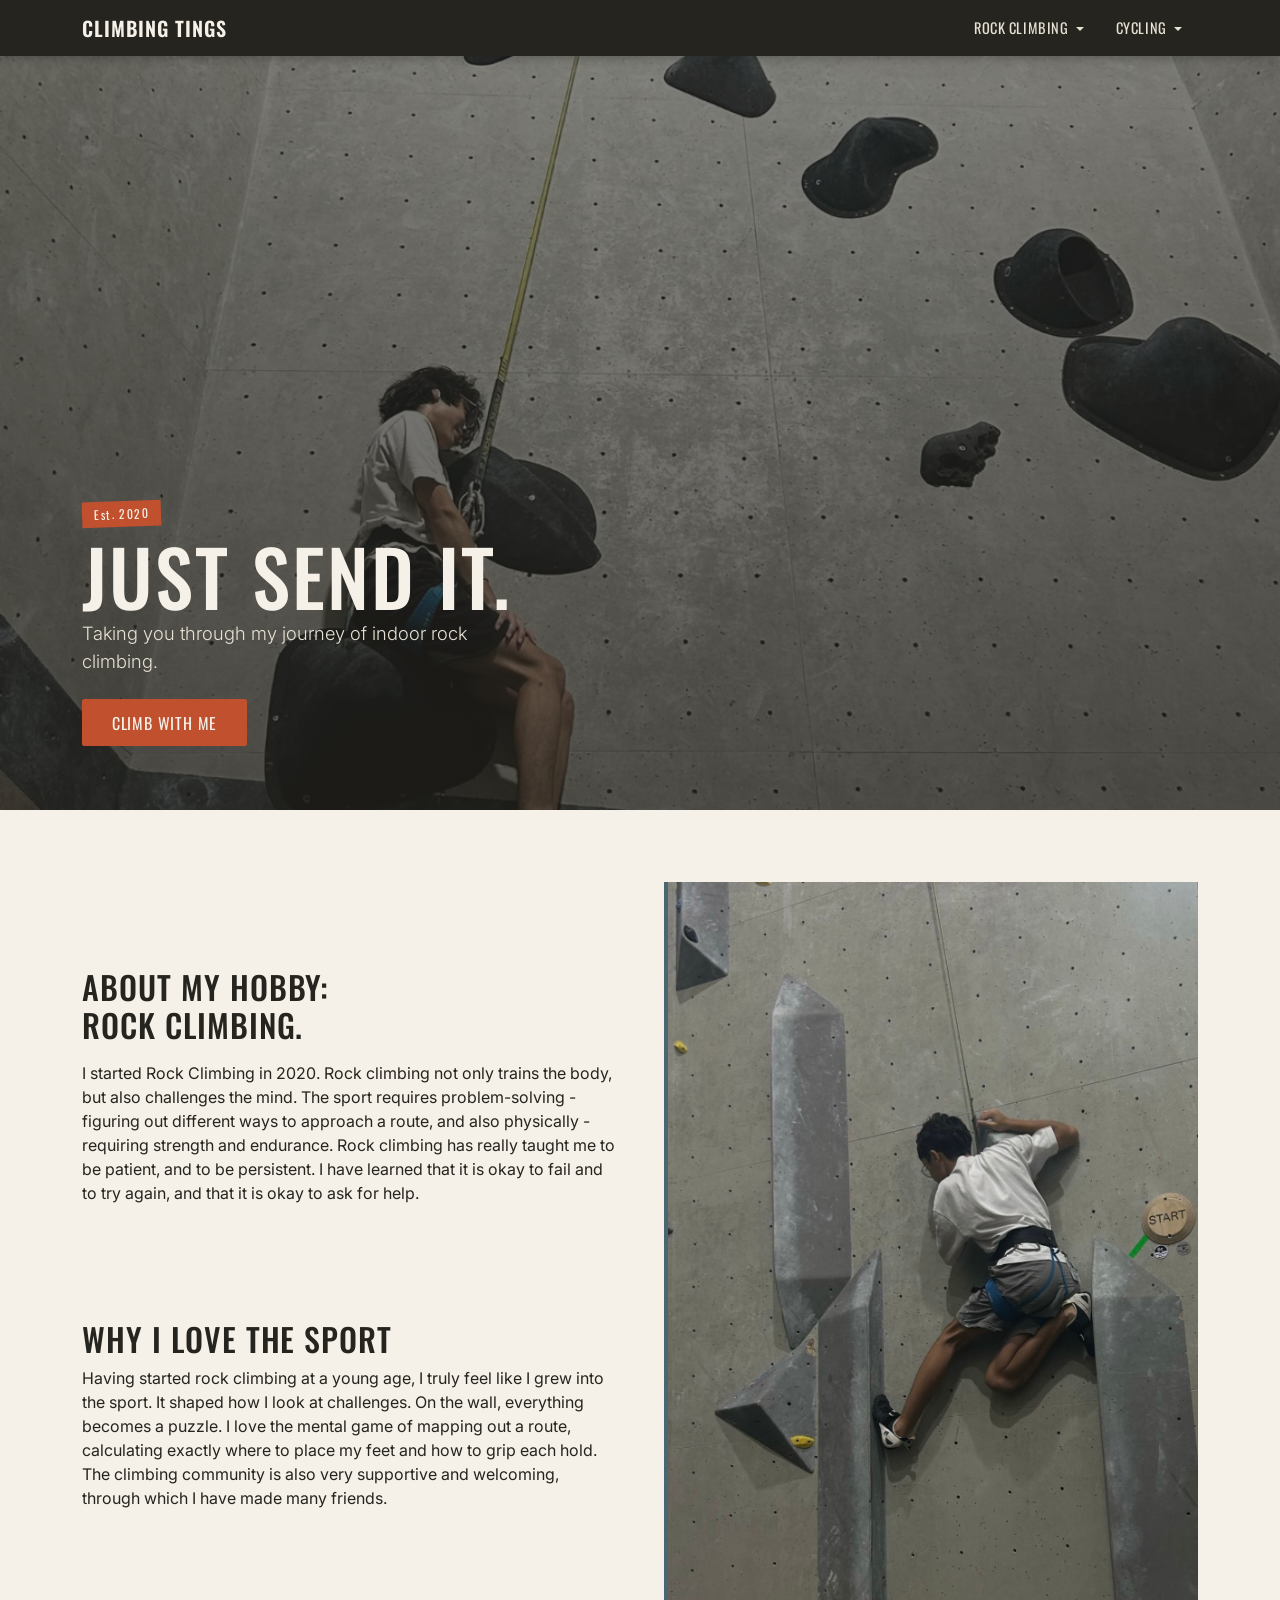
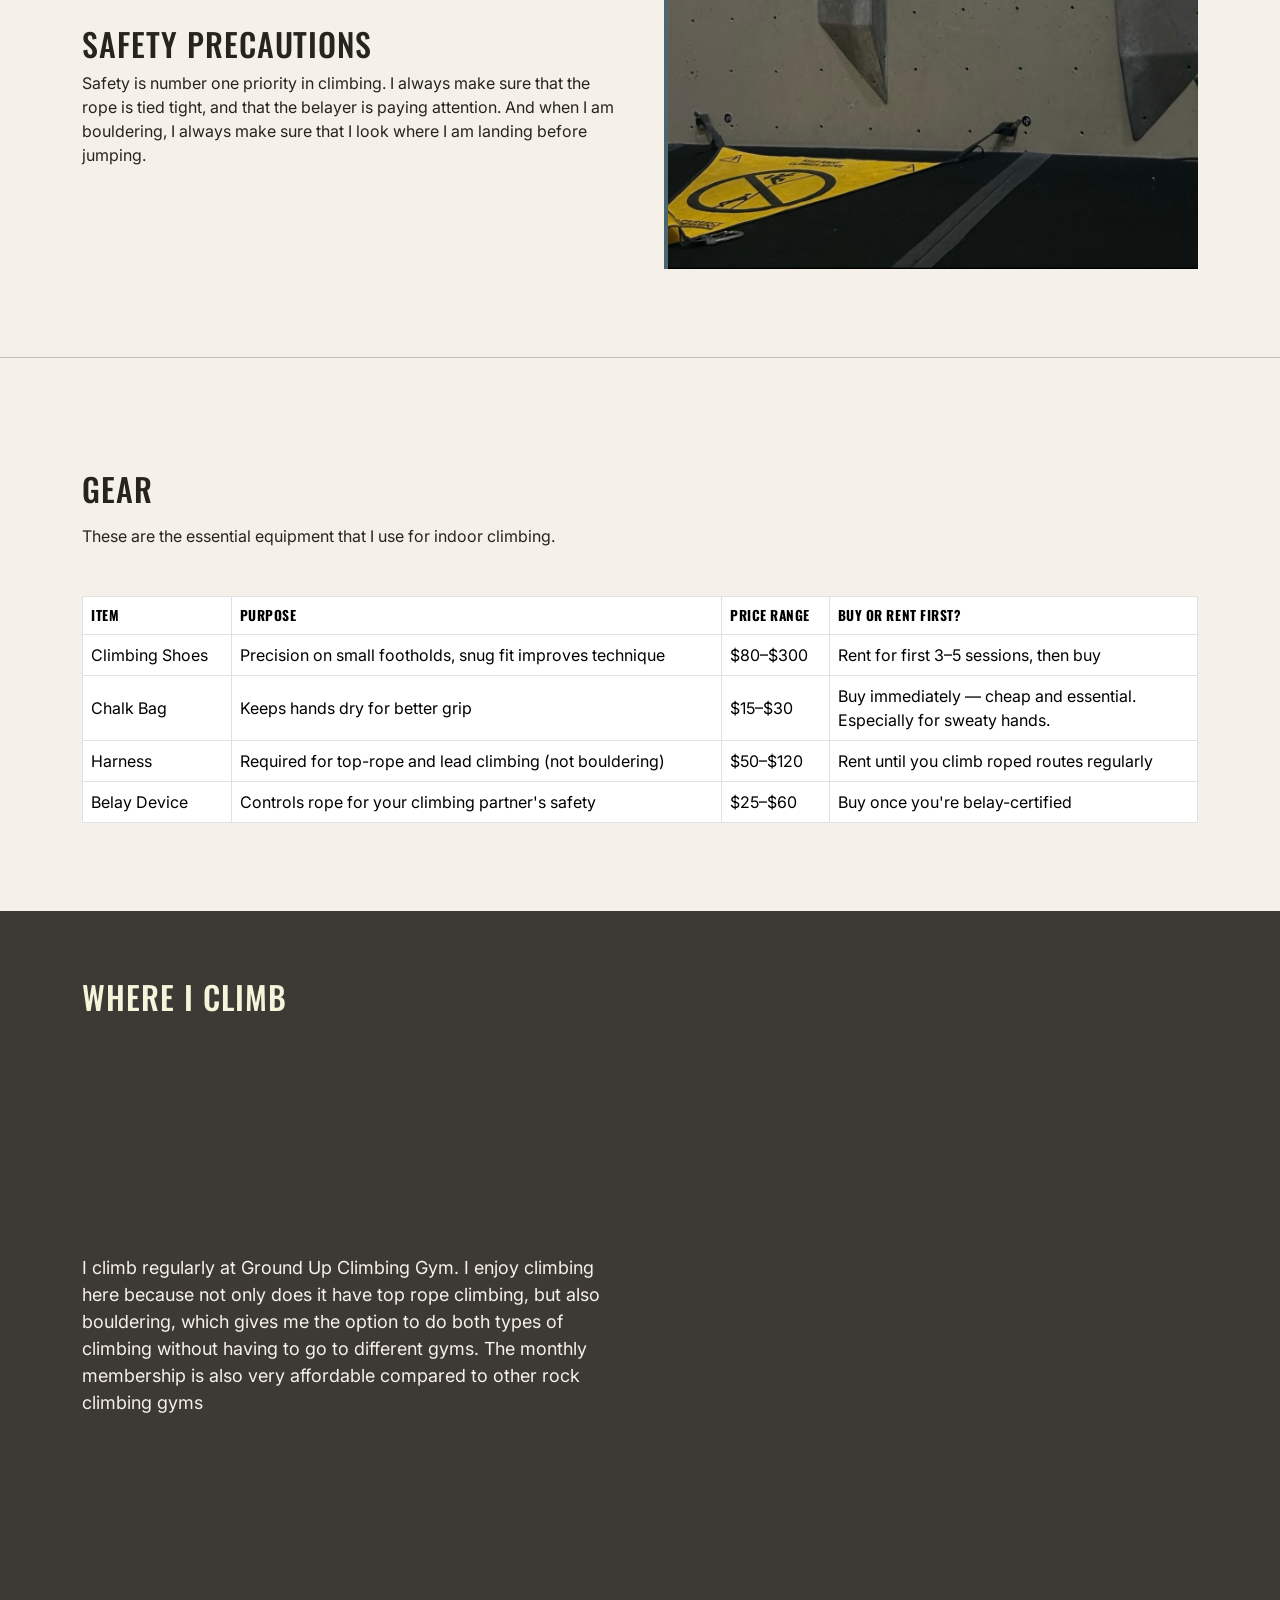
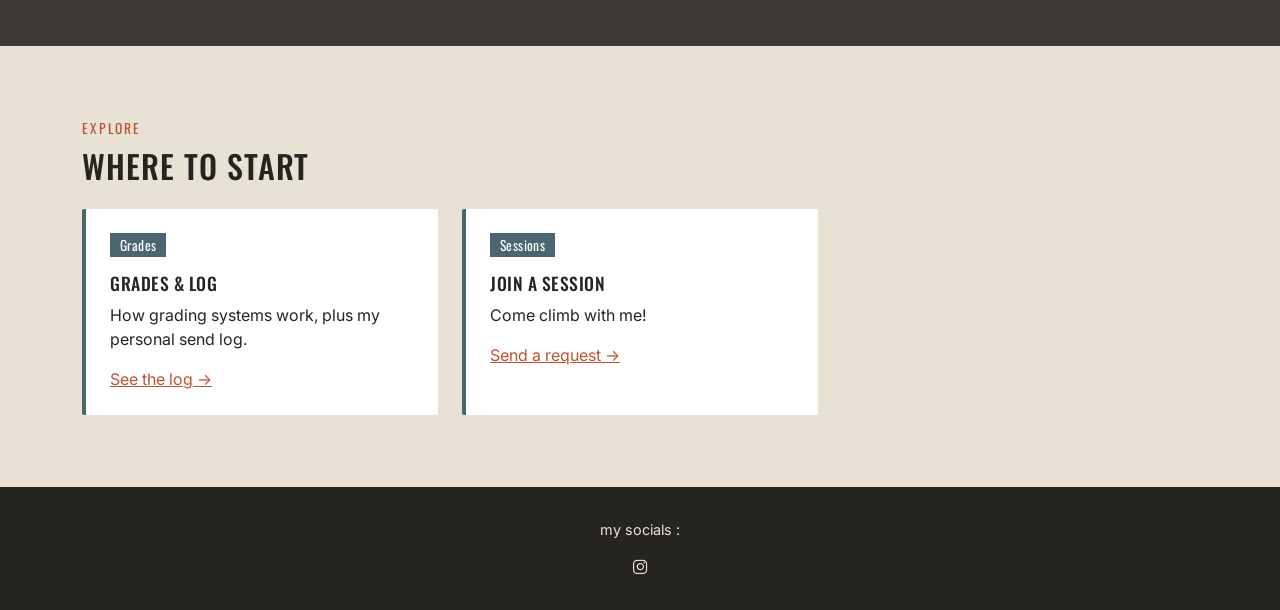
==== commit d4607b75: "init commit" ====
--- a/climb-site/climb-site/index.html
+++ b/climb-site/climb-site/index.html
@@ -43,9 +43,6 @@
       <li><a class="dropdown-item" href="cycling-stats.html">Stats</a></li>
     </ul>
   </li>
-    </ul>
-  </li>
-
         </ul>
       </div>
     </div>
@@ -104,7 +101,7 @@
       </p>
 
       <div class="table-responsive">
-        <table class="table table-climb table-bordered align-middle" style="padding-bottom: 0%">
+        <table class="table table-climb table-bordered align-middle">
           <thead>
             <tr>
               <th>Item</th>
@@ -159,11 +156,11 @@
         </p>
       </div>
       <div class="col-lg-6">
-        <iframe style="padding-bottom: 67px"
-          src="https://www.google.com/maps/embed?pb=!1m18!1m12!1m3!1d296.4668679946899!2d103.85588109616634!3d1.3154500615851747!2m3!1f0!2f0!3f0!3m2!1i1024!2i768!4f13.1!3m3!1m2!1s0x31da19c56143ff2b%3A0xb27f6b45db871a56!2sGround%20Up%20Climbing%20Gym!5e0!3m2!1sen!2ssg!4v1786152490731!5m2!1sen!2ssg" width="600" height="450" style="border:0;" allowfullscreen="" loading="lazy" referrerpolicy="strict-origin-when-cross-origin"> 
+        <iframe 
+          src="https://www.google.com/maps/embed?pb=!1m18!1m12!1m3!1d296.4668679946899!2d103.85588109616634!3d1.3154500615851747!2m3!1f0!2f0!3f0!3m2!1i1024!2i768!4f13.1!3m3!1m2!1s0x31da19c56143ff2b%3A0xb27f6b45db871a56!2sGround%20Up%20Climbing%20Gym!5e0!3m2!1sen!2ssg!4v1786152490731!5m2!1sen!2ssg"
           width="100%"
-          height="350"
-          style="border:0;"
+          height="600"
+          style="border:0; padding-bottom: 67px;"
           allowfullscreen=""
           loading="lazy"
           referrerpolicy="no-referrer-when-downgrade">
@@ -216,3 +213,18 @@
   <script src="https://cdn.jsdelivr.net/npm/bootstrap@5.3.3/dist/js/bootstrap.bundle.min.js"></script>
 </body>
 </html>
+
+
+
+<!-- Claude was used during the development of this
+website for the following purposes:
+
+- Explaining HTML/CSS/JavaScript concepts (e.g. the box model, Bootstrap 
+  grid system, CSS specificity, DOM manipulation for form processing)
+- Debugging assistance — identifying syntax errors, mismatched tags, 
+  and layout issues in HTML/CSS
+- Reviewing and giving feedback on written content (e.g. the "About My 
+  Hobby" and "Why I Love the Sport" sections) -->
+
+
+
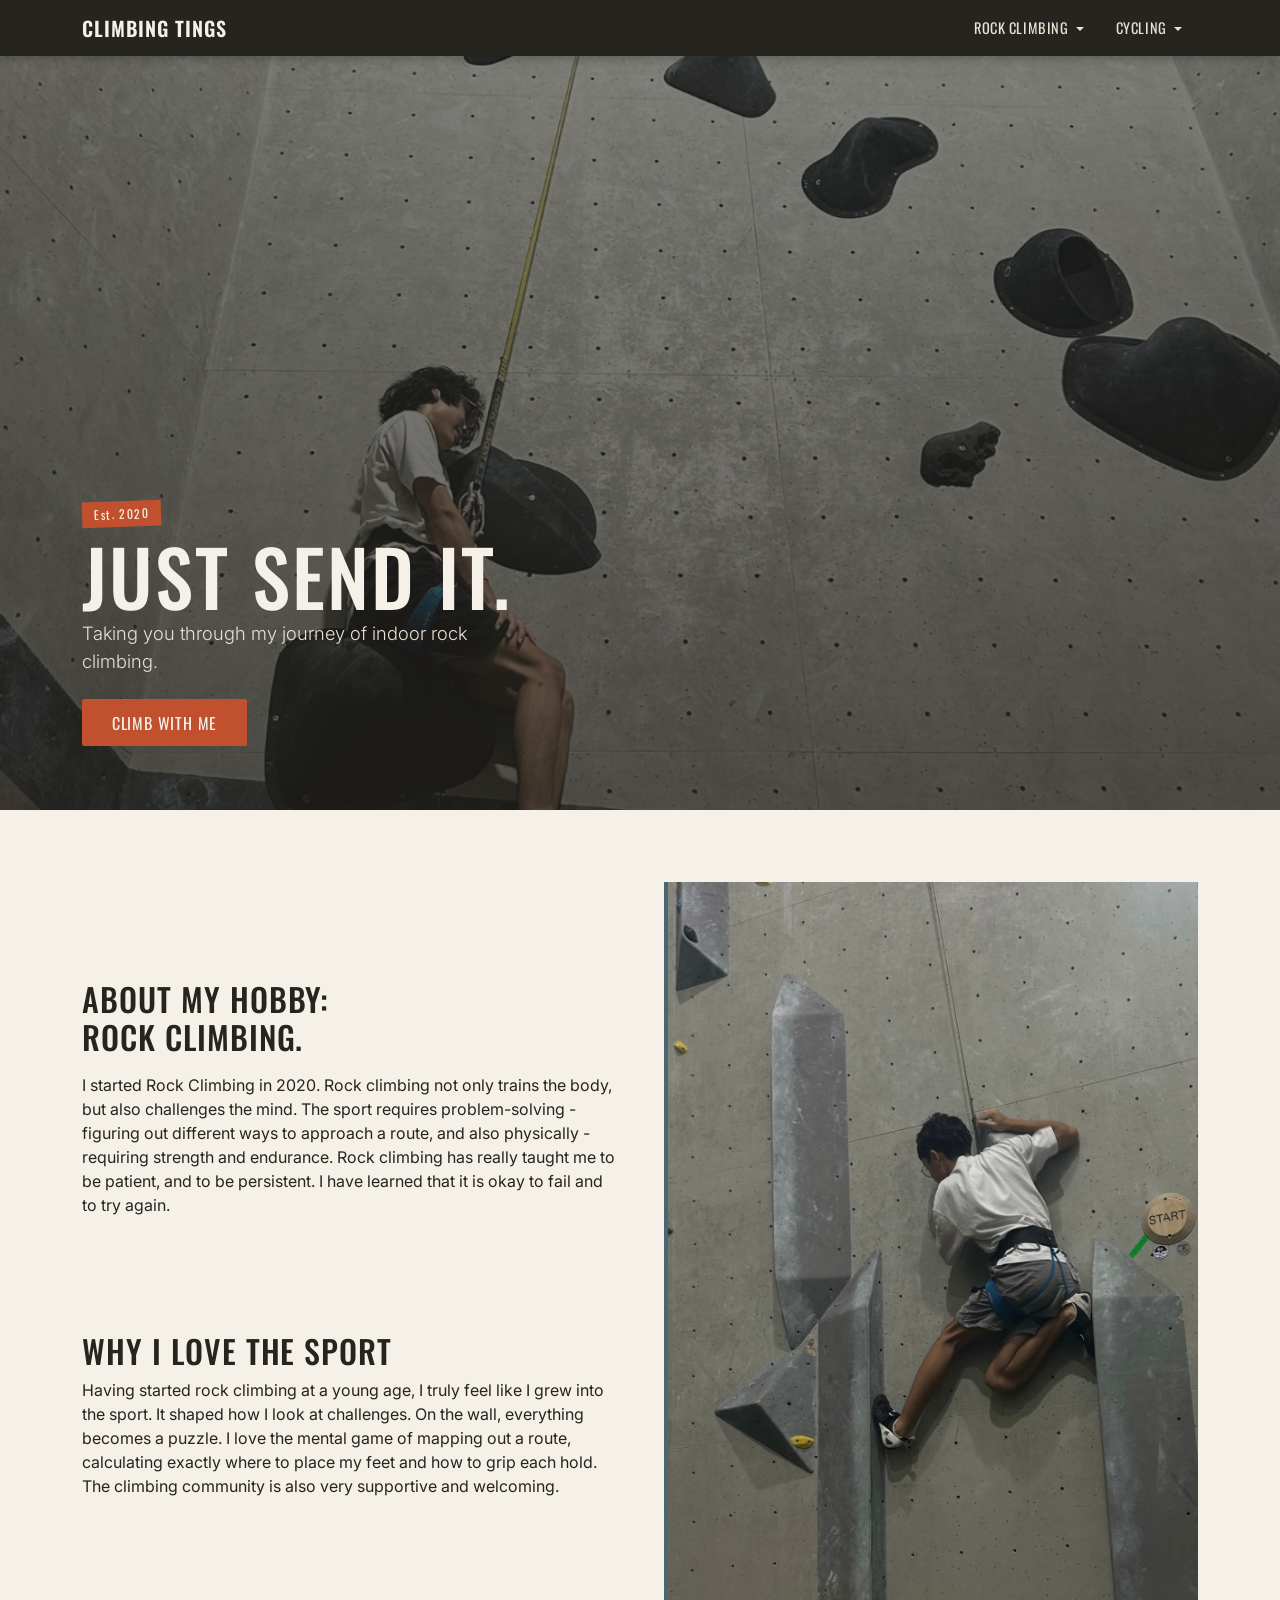
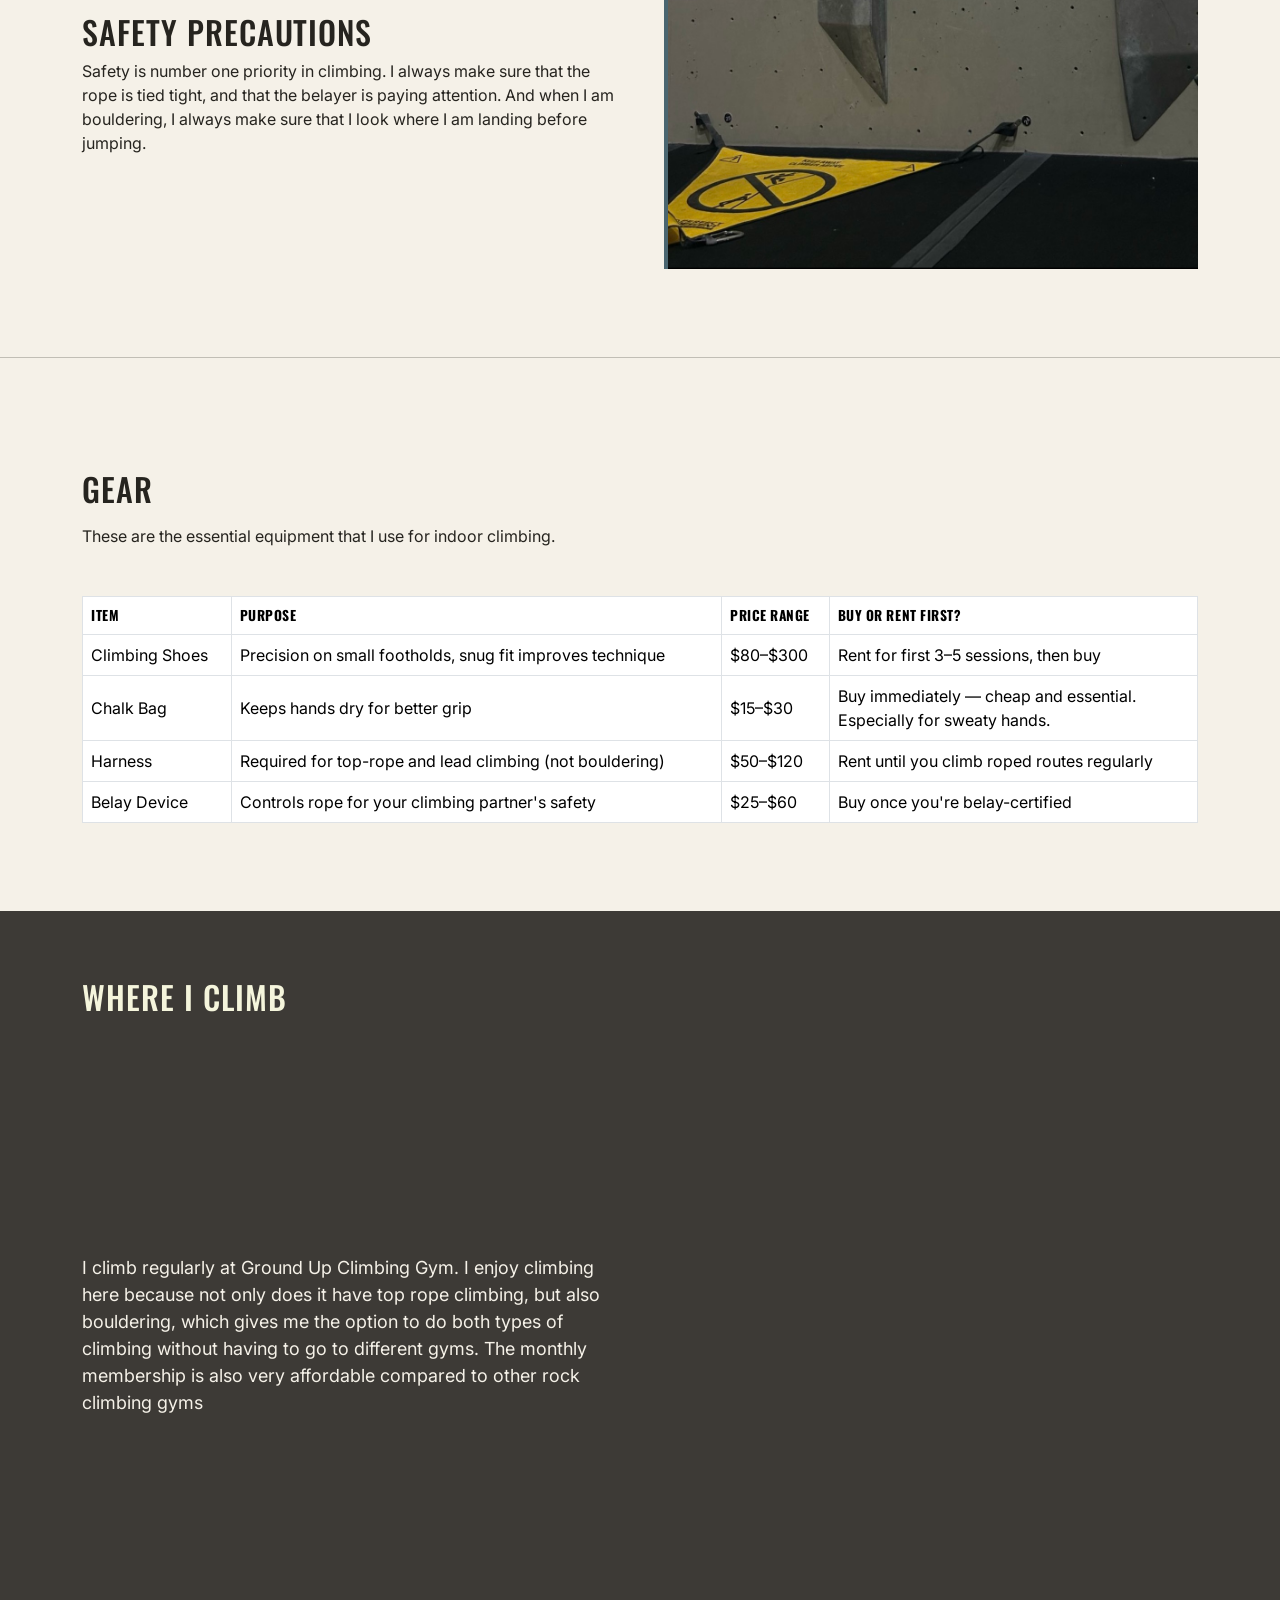
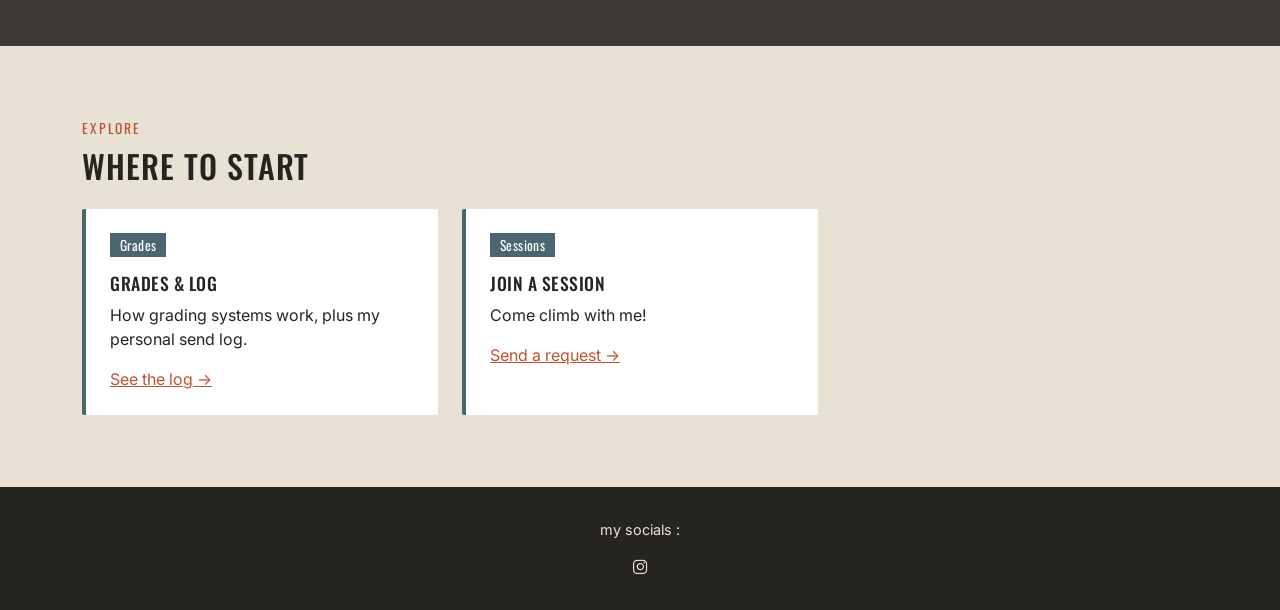
==== commit c5bc7c04: "init commit" ====
--- a/climb-site/climb-site/index.html
+++ b/climb-site/climb-site/index.html
@@ -69,15 +69,15 @@
            but also challenges the mind. The sport requires problem-solving - 
            figuring out different ways to approach a route, and also physically - 
            requiring strength and endurance. Rock climbing has really taught me to be patient,
-           and to be persistent. I have learned that it is okay to fail and to try again, and
-           that it is okay to ask for help.
+           and to be persistent. I have learned that it is okay to fail and to try again.
+          
           </p>
           <h2  style="padding-top: 67px;" class="mt-5">Why I love the sport</h2>
           <p>
             Having started rock climbing at a young age, I truly feel like I grew into the sport.
             It shaped how I look at challenges. On the wall, everything becomes a puzzle.
             I love the mental game of mapping out a route, calculating exactly where to place my feet and how to grip each hold. 
-            The climbing community is also very supportive and welcoming, through which I have made many friends.
+            The climbing community is also very supportive and welcoming.
           </p>
           <h2  style="padding-top: 67px;" class="mt-5">Safety precautions</h2>
           <p>
@@ -216,15 +216,7 @@
 
 
 
-<!-- Claude was used during the development of this
-website for the following purposes:
-
-- Explaining HTML/CSS/JavaScript concepts (e.g. the box model, Bootstrap 
-  grid system, CSS specificity, DOM manipulation for form processing)
-- Debugging assistance — identifying syntax errors, mismatched tags, 
-  and layout issues in HTML/CSS
-- Reviewing and giving feedback on written content (e.g. the "About My 
-  Hobby" and "Why I Love the Sport" sections) -->
-
-
-
+
+
+
+
--- a/climb-site/climb-site/css/style.css
+++ b/climb-site/climb-site/css/style.css
@@ -30,9 +30,7 @@
 a { color: var(--rope); }
 a:hover { color: var(--rope-dark); }
 
-/* ============================================
-   SIGNATURE ELEMENT: the "grade tape" label
-   ============================================ */
+
 .grade-tape {
   display: inline-block;
   background: var(--rope);
@@ -45,9 +43,7 @@
   margin-bottom: 12px;
 }
 
-/* ============================================
-   NAVBAR
-   ============================================ */
+
 .navbar-climb {
   background-color: var(--stone-dark) !important;
   box-shadow: 0 2px 10px rgba(0,0,0,0.25);
@@ -75,7 +71,7 @@
   color: var(--rope) !important;
 }
 
-/* ---- Dropdown (with slide-down animation) ---- */
+
 .navbar-climb .dropdown-menu {
   background-color: var(--stone-dark);
   border: none;
@@ -85,8 +81,7 @@
   overflow: hidden;
   opacity: 0;
   padding: 0;
-  /* NOTE: was 2s — check with your teammate whether that's
-     intentional or should go back to something snappier like 0.3s */
+
   transition: max-height 2s ease, opacity 0.25s ease, padding 0.3s ease;
 }
 
@@ -113,15 +108,7 @@
   border-top-color: var(--chalk-dim);
 }
 
-/* ============================================
-   HERO
-   NOTE: this default image/position belongs to
-   the rock climbing pages. Any page using .hero
-   with a DIFFERENT photo (e.g. cycling-home.html)
-   must override background (including
-   background-attachment) with an inline style,
-   or it will inherit this photo + fixed scroll.
-   ============================================ */
+
 .hero {
   background: linear-gradient(180deg, rgba(38,36,31,0.55), rgba(38,36,31,0.75)),
               url("../images/sitting-down-bryan.PNG") 20% 75% / cover no-repeat;
@@ -146,9 +133,7 @@
   max-width: 42ch;
 }
 
-/* ============================================
-   SECTIONS
-   ============================================ */
+
 .section {
   padding: 4.5rem 0;
 }
@@ -171,9 +156,7 @@
   margin-bottom: 0.5rem;
 }
 
-/* ============================================
-   CARDS
-   ============================================ */
+
 .climb-card {
   background: #fff;
   border: none;
@@ -194,9 +177,7 @@
   margin-bottom: 0.5rem;
 }
 
-/* ============================================
-   TABLES
-   ============================================ */
+
 .table-climb {
   background: #fff;
 }
